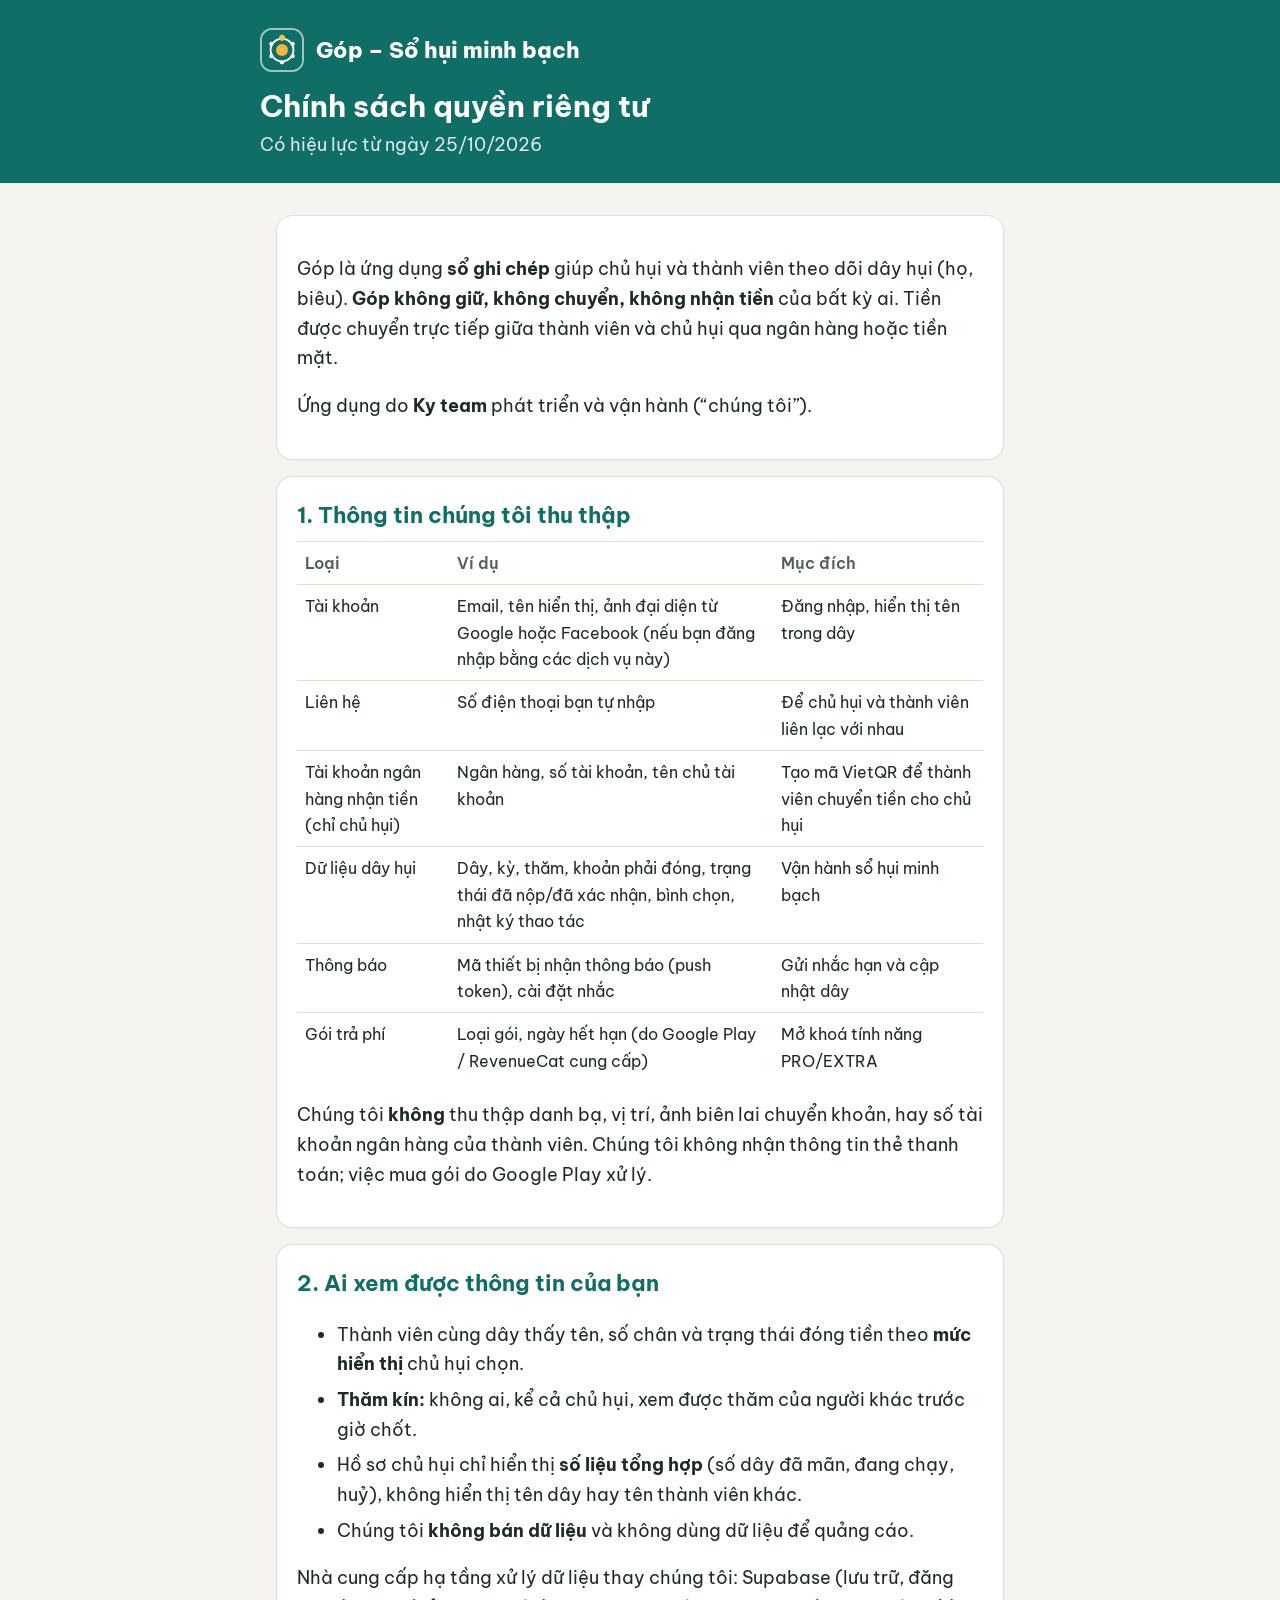
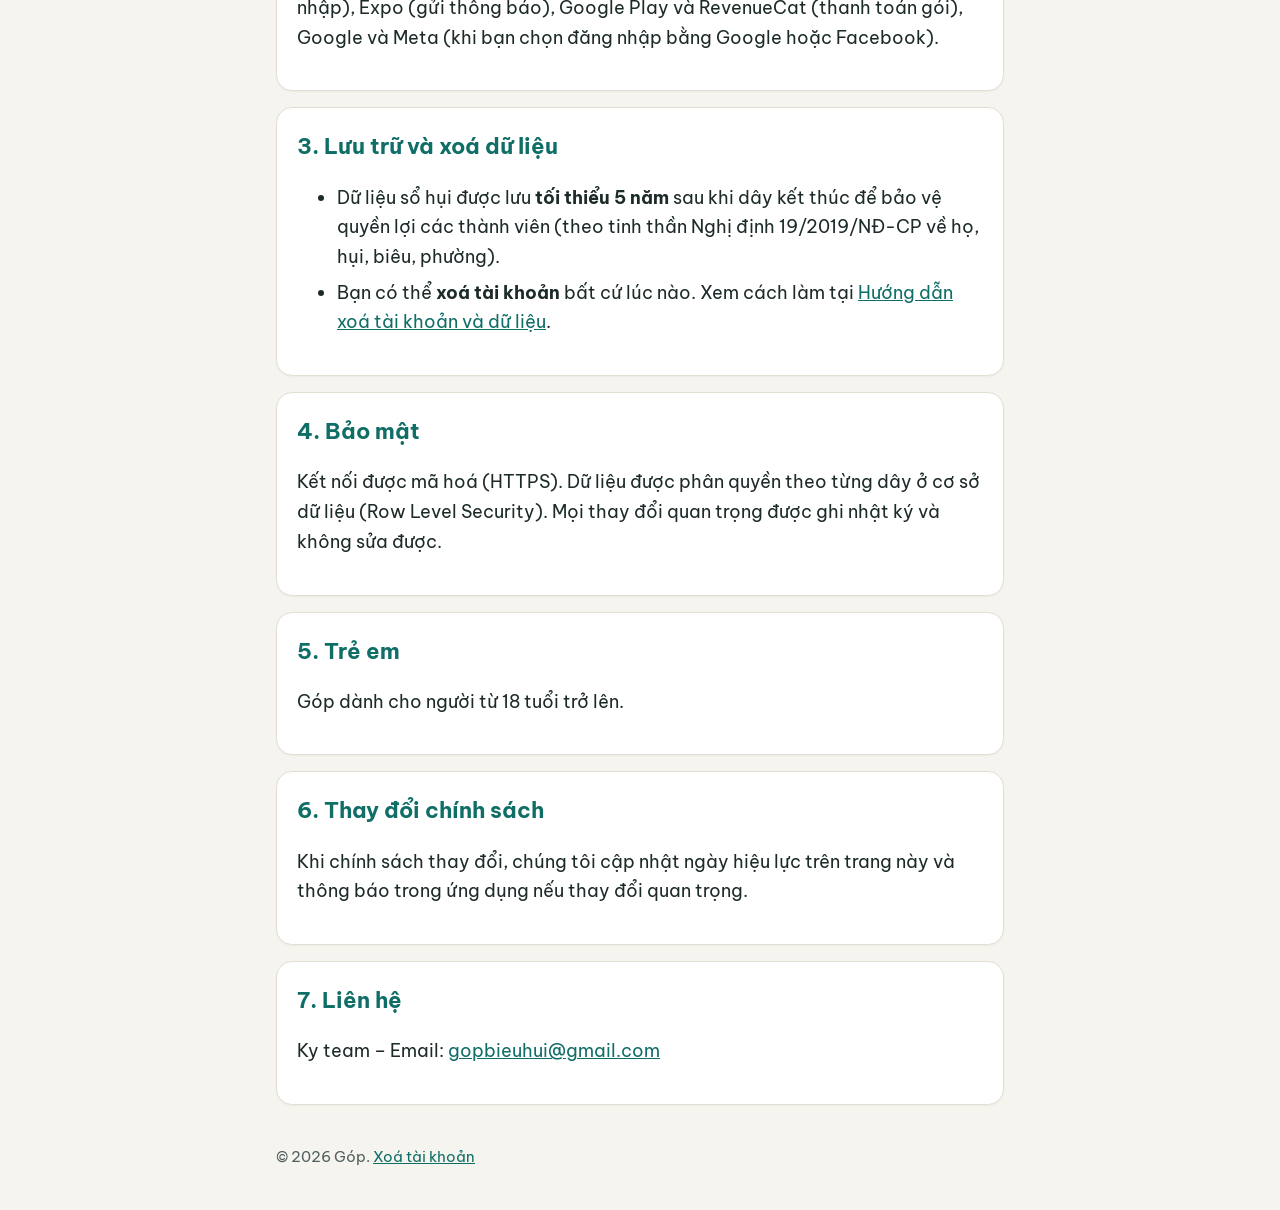
==== privacy.html @ eee4a546 "Góp privacy policy and account deletion pages" ====
<!doctype html>
<html lang="vi">
<head>
<meta charset="utf-8">
<meta name="viewport" content="width=device-width, initial-scale=1">
<title>Chính sách quyền riêng tư – Góp</title>
<link rel="icon" href="icon.png">
<link rel="preconnect" href="https://fonts.gstatic.com" crossorigin>
<link rel="stylesheet" href="https://fonts.googleapis.com/css2?family=Be+Vietnam+Pro:wght@400;600;700;800&display=swap">
<link rel="stylesheet" href="style.css">
</head>
<body>
<header><div class="wrap">
  <a class="brand" href="./"><img src="icon.png" alt=""> Góp – Sổ hụi minh bạch</a>
  <h1>Chính sách quyền riêng tư</h1>
  <p class="sub">Có hiệu lực từ ngày 25/10/2026</p>
</div></header>
<main class="wrap">
  <section>
    <p>Góp là ứng dụng <strong>sổ ghi chép</strong> giúp chủ hụi và thành viên theo dõi dây hụi (họ, biêu). <strong>Góp không giữ, không chuyển, không nhận tiền</strong> của bất kỳ ai. Tiền được chuyển trực tiếp giữa thành viên và chủ hụi qua ngân hàng hoặc tiền mặt.</p>
    <p>Ứng dụng do <strong>Ky team</strong> phát triển và vận hành (“chúng tôi”).</p>
  </section>

  <section>
    <h2>1. Thông tin chúng tôi thu thập</h2>
    <table>
      <thead><tr><th>Loại</th><th>Ví dụ</th><th>Mục đích</th></tr></thead>
      <tbody>
        <tr><td>Tài khoản</td><td>Email, tên hiển thị, ảnh đại diện từ Google hoặc Facebook (nếu bạn đăng nhập bằng các dịch vụ này)</td><td>Đăng nhập, hiển thị tên trong dây</td></tr>
        <tr><td>Liên hệ</td><td>Số điện thoại bạn tự nhập</td><td>Để chủ hụi và thành viên liên lạc với nhau</td></tr>
        <tr><td>Tài khoản ngân hàng nhận tiền (chỉ chủ hụi)</td><td>Ngân hàng, số tài khoản, tên chủ tài khoản</td><td>Tạo mã VietQR để thành viên chuyển tiền cho chủ hụi</td></tr>
        <tr><td>Dữ liệu dây hụi</td><td>Dây, kỳ, thăm, khoản phải đóng, trạng thái đã nộp/đã xác nhận, bình chọn, nhật ký thao tác</td><td>Vận hành sổ hụi minh bạch</td></tr>
        <tr><td>Thông báo</td><td>Mã thiết bị nhận thông báo (push token), cài đặt nhắc</td><td>Gửi nhắc hạn và cập nhật dây</td></tr>
        <tr><td>Gói trả phí</td><td>Loại gói, ngày hết hạn (do Google Play / RevenueCat cung cấp)</td><td>Mở khoá tính năng PRO/EXTRA</td></tr>
      </tbody>
    </table>
    <p>Chúng tôi <strong>không</strong> thu thập danh bạ, vị trí, ảnh biên lai chuyển khoản, hay số tài khoản ngân hàng của thành viên. Chúng tôi không nhận thông tin thẻ thanh toán; việc mua gói do Google Play xử lý.</p>
  </section>

  <section>
    <h2>2. Ai xem được thông tin của bạn</h2>
    <ul>
      <li>Thành viên cùng dây thấy tên, số chân và trạng thái đóng tiền theo <strong>mức hiển thị</strong> chủ hụi chọn.</li>
      <li><strong>Thăm kín:</strong> không ai, kể cả chủ hụi, xem được thăm của người khác trước giờ chốt.</li>
      <li>Hồ sơ chủ hụi chỉ hiển thị <strong>số liệu tổng hợp</strong> (số dây đã mãn, đang chạy, huỷ), không hiển thị tên dây hay tên thành viên khác.</li>
      <li>Chúng tôi <strong>không bán dữ liệu</strong> và không dùng dữ liệu để quảng cáo.</li>
    </ul>
    <p>Nhà cung cấp hạ tầng xử lý dữ liệu thay chúng tôi: Supabase (lưu trữ, đăng nhập), Expo (gửi thông báo), Google Play và RevenueCat (thanh toán gói), Google và Meta (khi bạn chọn đăng nhập bằng Google hoặc Facebook).</p>
  </section>

  <section>
    <h2>3. Lưu trữ và xoá dữ liệu</h2>
    <ul>
      <li>Dữ liệu sổ hụi được lưu <strong>tối thiểu 5 năm</strong> sau khi dây kết thúc để bảo vệ quyền lợi các thành viên (theo tinh thần Nghị định 19/2019/NĐ-CP về họ, hụi, biêu, phường).</li>
      <li>Bạn có thể <strong>xoá tài khoản</strong> bất cứ lúc nào. Xem cách làm tại <a href="delete-account.html">Hướng dẫn xoá tài khoản và dữ liệu</a>.</li>
    </ul>
  </section>

  <section>
    <h2>4. Bảo mật</h2>
    <p>Kết nối được mã hoá (HTTPS). Dữ liệu được phân quyền theo từng dây ở cơ sở dữ liệu (Row Level Security). Mọi thay đổi quan trọng được ghi nhật ký và không sửa được.</p>
  </section>

  <section>
    <h2>5. Trẻ em</h2>
    <p>Góp dành cho người từ 18 tuổi trở lên.</p>
  </section>

  <section>
    <h2>6. Thay đổi chính sách</h2>
    <p>Khi chính sách thay đổi, chúng tôi cập nhật ngày hiệu lực trên trang này và thông báo trong ứng dụng nếu thay đổi quan trọng.</p>
  </section>

  <section>
    <h2>7. Liên hệ</h2>
    <p>Ky team – Email: <a href="mailto:gopbieuhui@gmail.com">gopbieuhui@gmail.com</a></p>
  </section>
</main>
<footer class="wrap">© 2026 Góp. <a href="delete-account.html">Xoá tài khoản</a></footer>
</body>
</html>
---- style.css ----
:root { --teal: #0F6E66; --gold: #F2C14E; --text: #1C2B29; --muted: #51605E; --bg: #F6F4EF; --card: #fff; --line: #E3DED3; }
* { box-sizing: border-box; }
body { margin: 0; font: 18px/1.65 "Be Vietnam Pro", system-ui, -apple-system, "Segoe UI", Roboto, sans-serif; color: var(--text); background: var(--bg); }
header { background: var(--teal); color: #fff; padding: 28px 16px 24px; }
header a { color: #fff; text-decoration: none; }
.wrap { max-width: 760px; margin: 0 auto; }
.brand { display: flex; align-items: center; gap: 12px; font-weight: 800; font-size: 22px; }
.brand img { width: 44px; height: 44px; border-radius: 12px; border: 2px solid rgba(255,255,255,.6); }
h1 { font-size: 30px; line-height: 1.25; margin: 16px 0 4px; }
.sub { opacity: .85; margin: 0; }
main { padding: 16px; }
section { background: var(--card); border: 1px solid var(--line); border-radius: 16px; padding: 20px; margin: 16px 0; box-shadow: 0 1px 2px rgba(0,0,0,.04); }
h2 { font-size: 22px; margin: 0 0 8px; color: var(--teal); }
table { width: 100%; border-collapse: collapse; font-size: 16px; }
th, td { text-align: left; vertical-align: top; padding: 8px; border-top: 1px solid var(--line); }
th { color: var(--muted); font-weight: 600; }
.note { border-left: 4px solid var(--gold); padding: 8px 12px; background: #FFF8E6; border-radius: 8px; }
ol li, ul li { margin: 6px 0; }
a { color: var(--teal); }
footer { color: var(--muted); font-size: 15px; padding: 8px 16px 40px; }
@media (max-width: 560px) { table, tbody, tr, th, td { display: block; } tr { border-top: 1px solid var(--line); padding: 6px 0; } th, td { border: 0; padding: 2px 0; } thead { display: none; } }
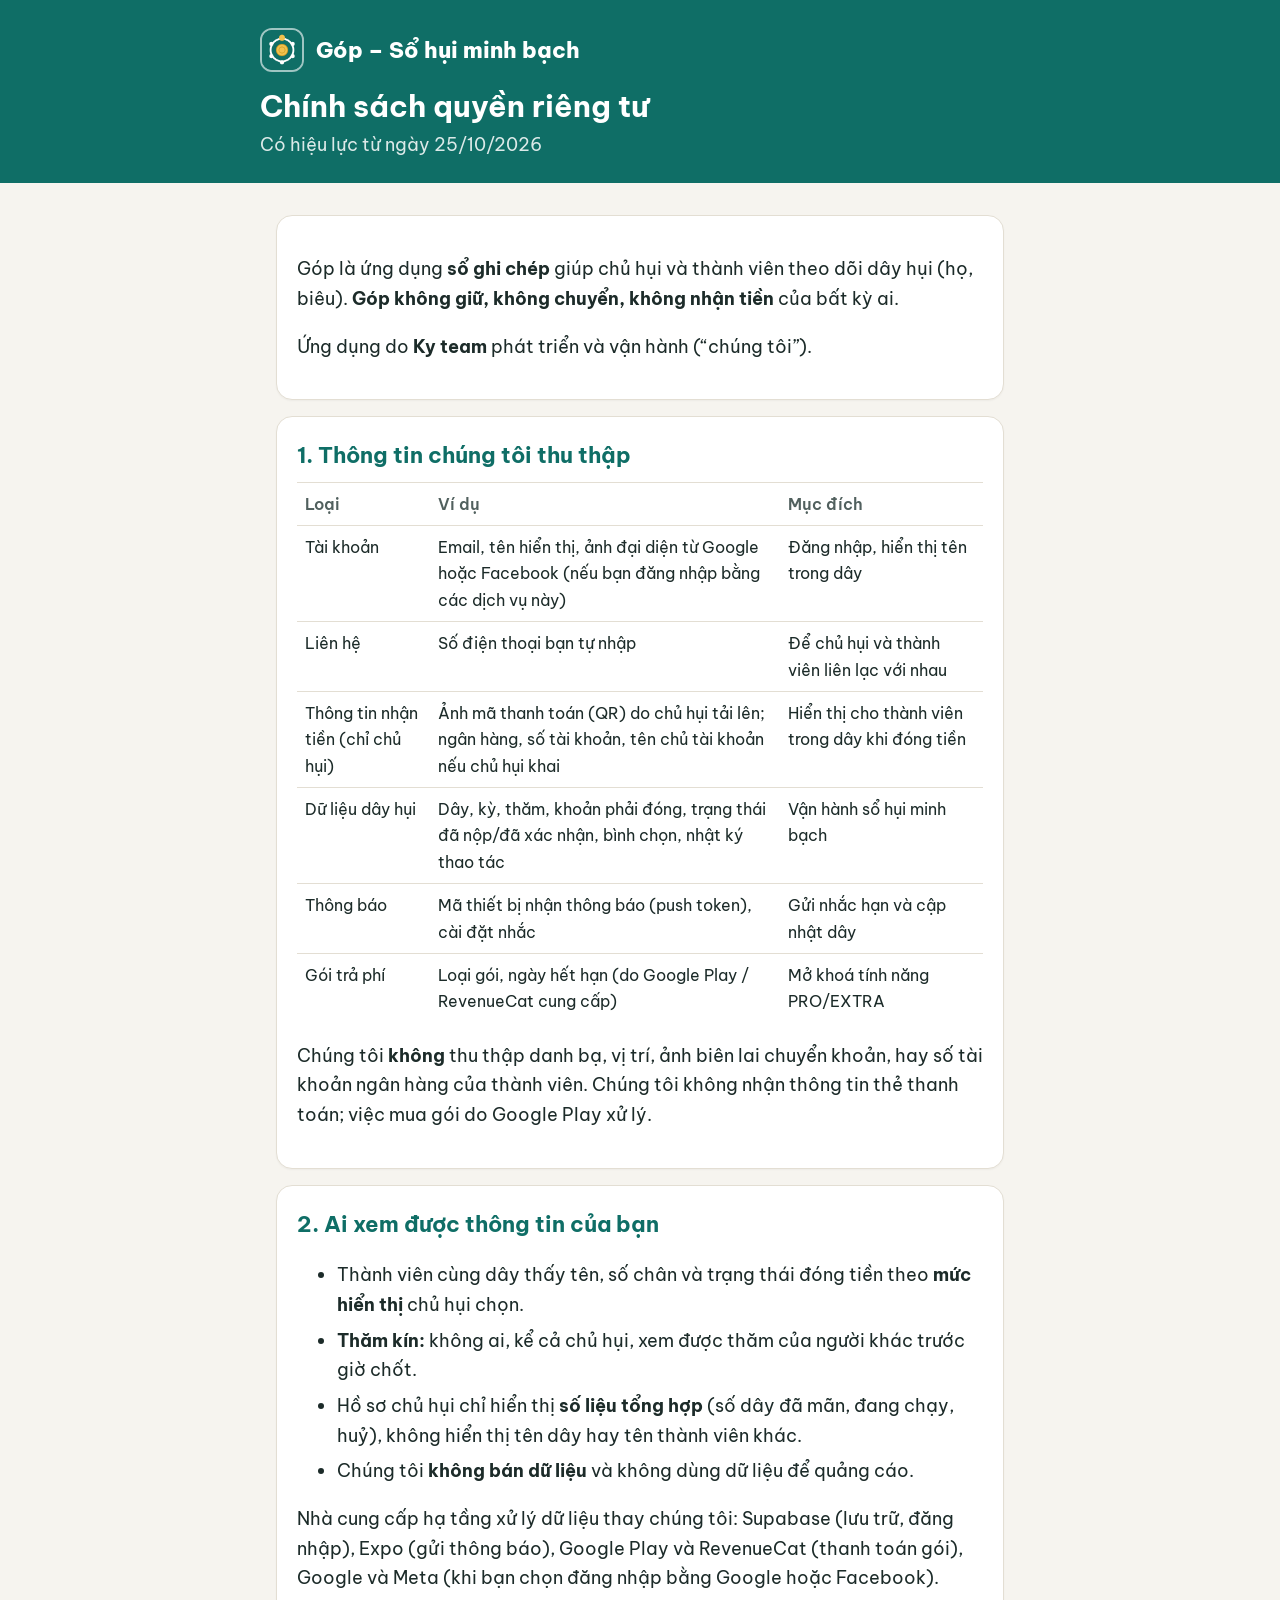
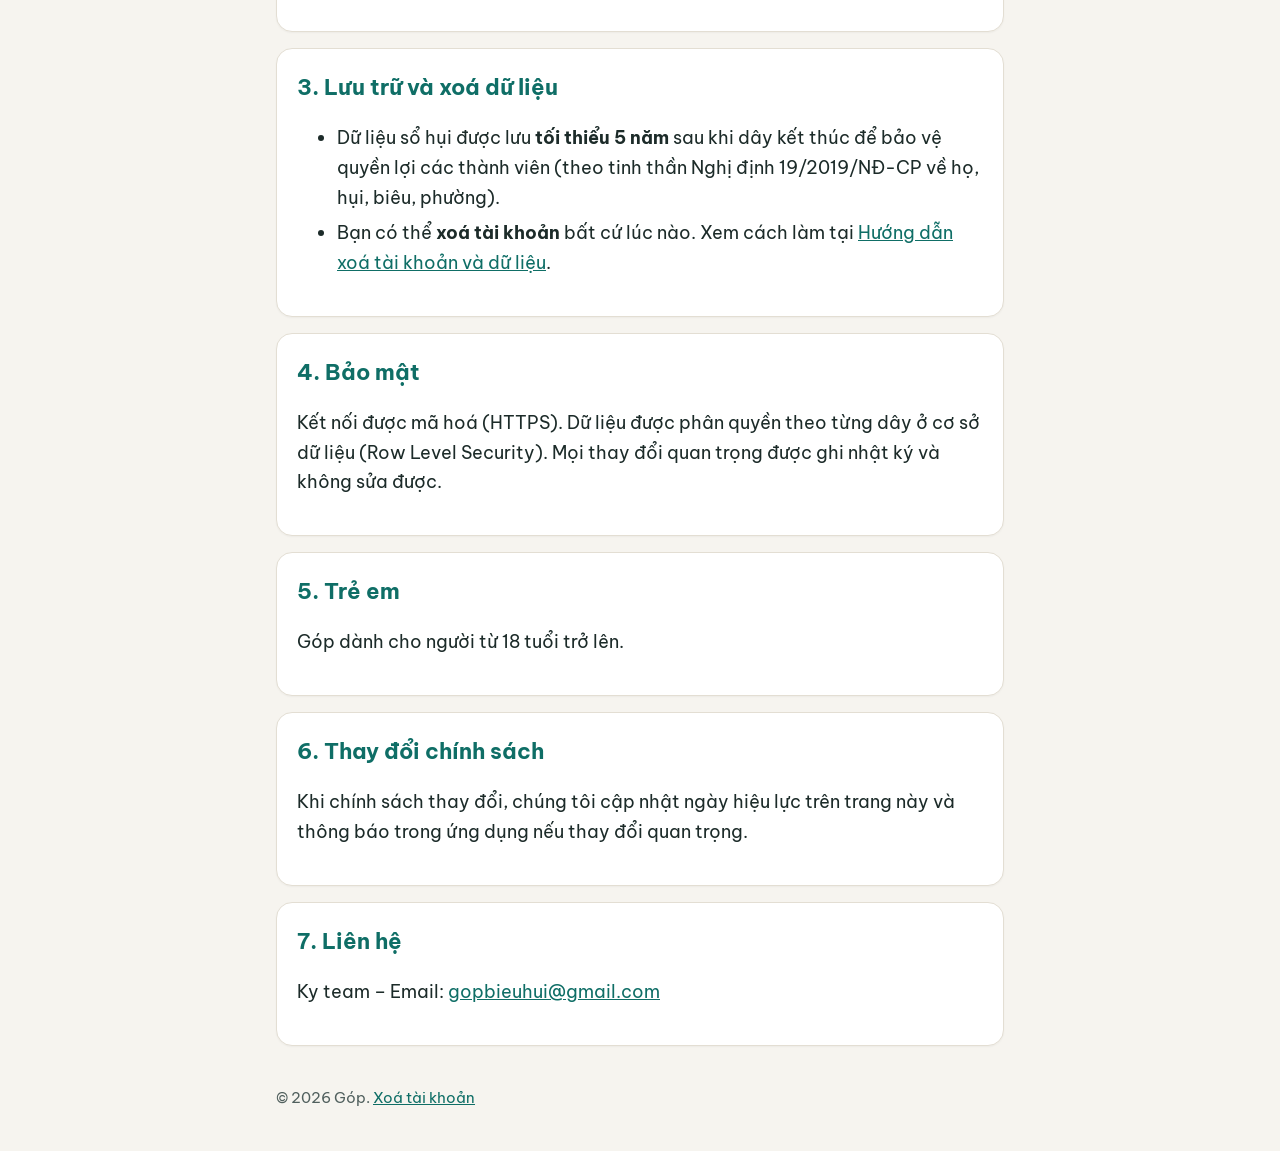
==== commit 7d9242fe: "Payment QR image; drop transfer wording" ====
--- a/privacy.html
+++ b/privacy.html
@@ -17,7 +17,7 @@
 </div></header>
 <main class="wrap">
   <section>
-    <p>Góp là ứng dụng <strong>sổ ghi chép</strong> giúp chủ hụi và thành viên theo dõi dây hụi (họ, biêu). <strong>Góp không giữ, không chuyển, không nhận tiền</strong> của bất kỳ ai. Tiền được chuyển trực tiếp giữa thành viên và chủ hụi qua ngân hàng hoặc tiền mặt.</p>
+    <p>Góp là ứng dụng <strong>sổ ghi chép</strong> giúp chủ hụi và thành viên theo dõi dây hụi (họ, biêu). <strong>Góp không giữ, không chuyển, không nhận tiền</strong> của bất kỳ ai.</p>
     <p>Ứng dụng do <strong>Ky team</strong> phát triển và vận hành (“chúng tôi”).</p>
   </section>
 
@@ -28,7 +28,7 @@
       <tbody>
         <tr><td>Tài khoản</td><td>Email, tên hiển thị, ảnh đại diện từ Google hoặc Facebook (nếu bạn đăng nhập bằng các dịch vụ này)</td><td>Đăng nhập, hiển thị tên trong dây</td></tr>
         <tr><td>Liên hệ</td><td>Số điện thoại bạn tự nhập</td><td>Để chủ hụi và thành viên liên lạc với nhau</td></tr>
-        <tr><td>Tài khoản ngân hàng nhận tiền (chỉ chủ hụi)</td><td>Ngân hàng, số tài khoản, tên chủ tài khoản</td><td>Tạo mã VietQR để thành viên chuyển tiền cho chủ hụi</td></tr>
+        <tr><td>Thông tin nhận tiền (chỉ chủ hụi)</td><td>Ảnh mã thanh toán (QR) do chủ hụi tải lên; ngân hàng, số tài khoản, tên chủ tài khoản nếu chủ hụi khai</td><td>Hiển thị cho thành viên trong dây khi đóng tiền</td></tr>
         <tr><td>Dữ liệu dây hụi</td><td>Dây, kỳ, thăm, khoản phải đóng, trạng thái đã nộp/đã xác nhận, bình chọn, nhật ký thao tác</td><td>Vận hành sổ hụi minh bạch</td></tr>
         <tr><td>Thông báo</td><td>Mã thiết bị nhận thông báo (push token), cài đặt nhắc</td><td>Gửi nhắc hạn và cập nhật dây</td></tr>
         <tr><td>Gói trả phí</td><td>Loại gói, ngày hết hạn (do Google Play / RevenueCat cung cấp)</td><td>Mở khoá tính năng PRO/EXTRA</td></tr>
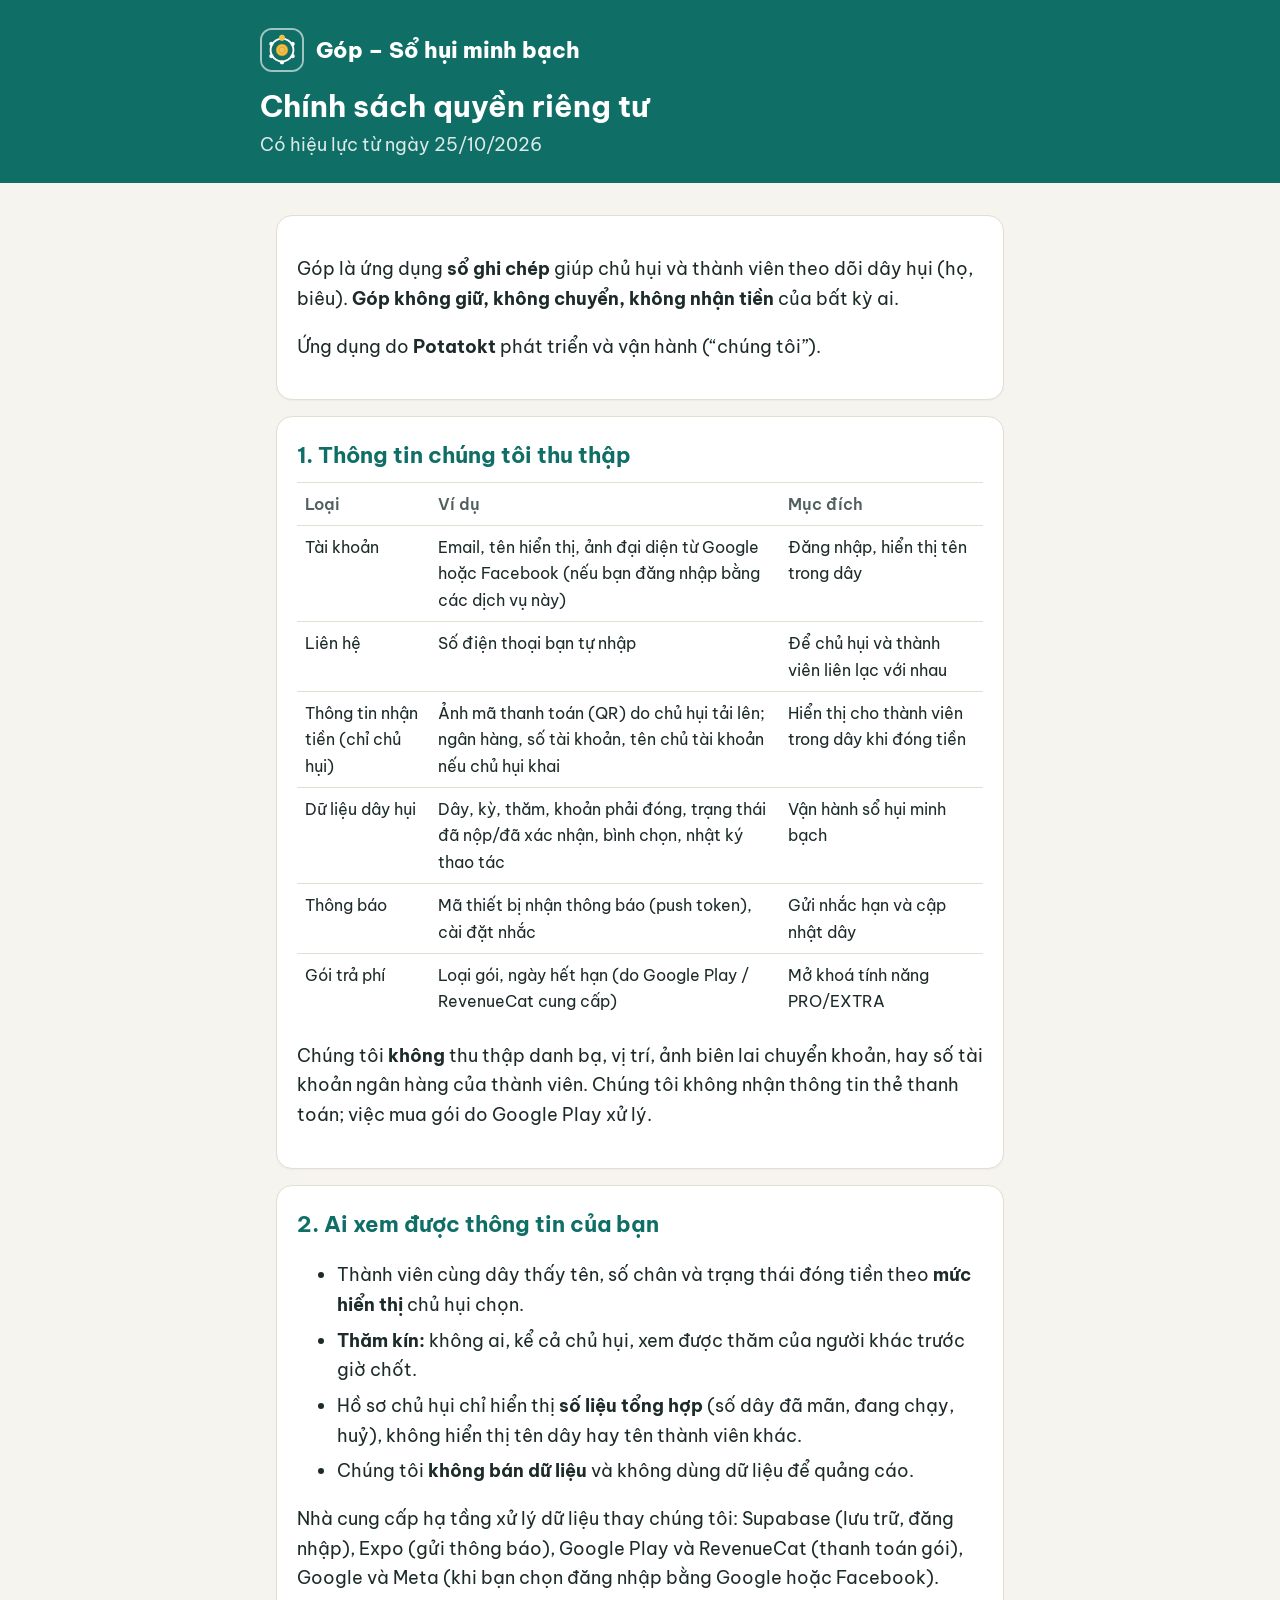
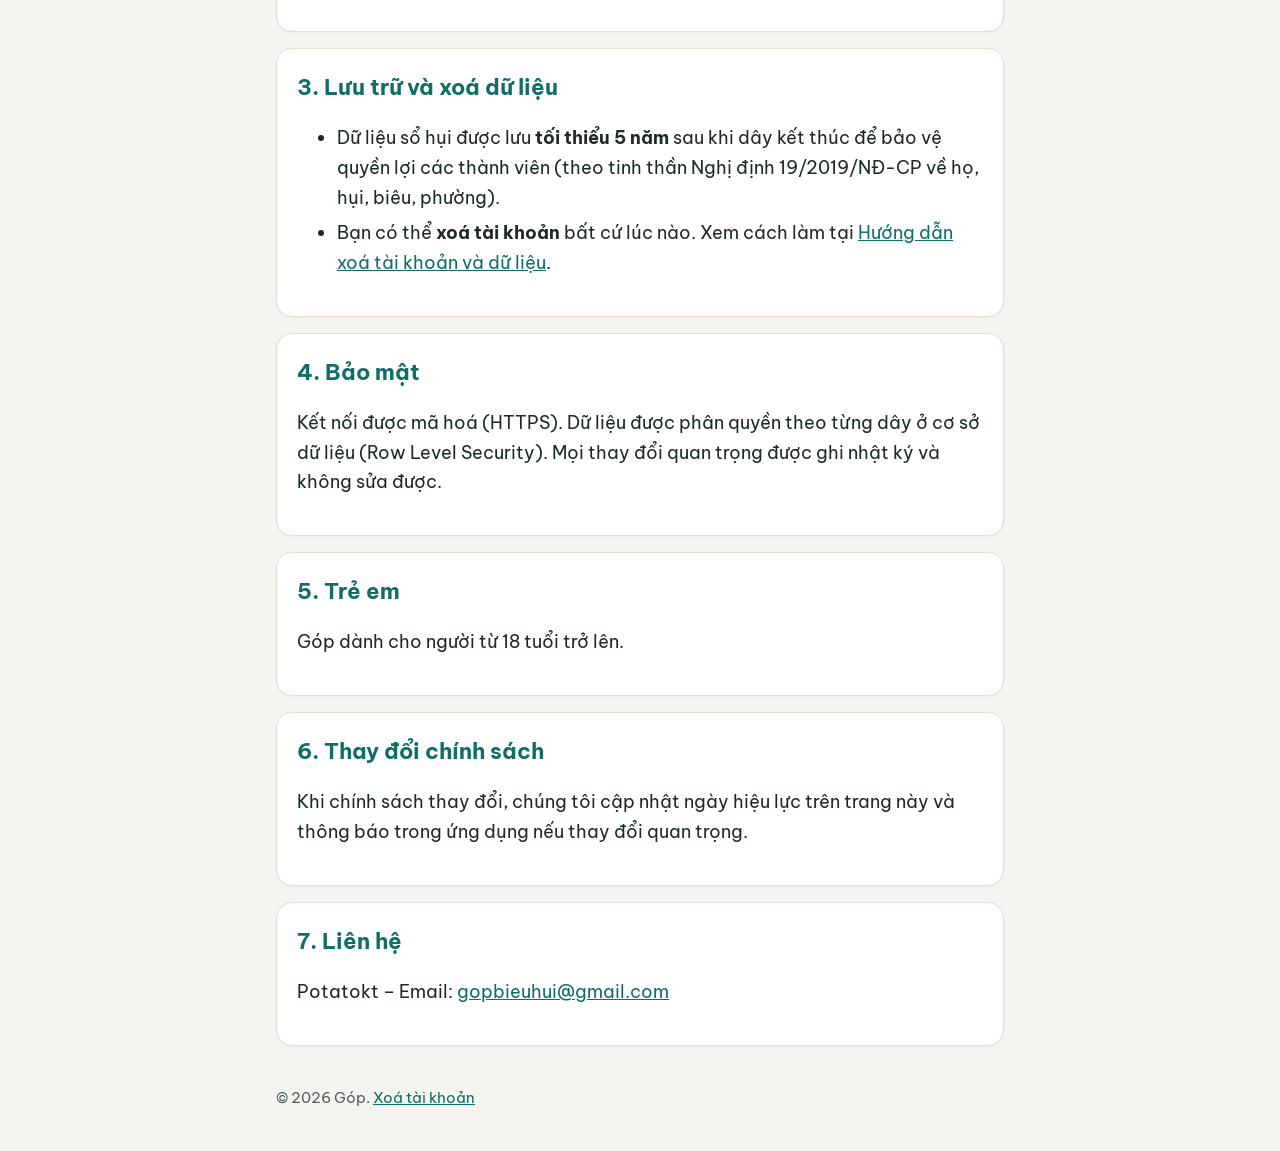
==== commit efd72416: "Developer name: Potatokt" ====
--- a/privacy.html
+++ b/privacy.html
@@ -18,7 +18,7 @@
 <main class="wrap">
   <section>
     <p>Góp là ứng dụng <strong>sổ ghi chép</strong> giúp chủ hụi và thành viên theo dõi dây hụi (họ, biêu). <strong>Góp không giữ, không chuyển, không nhận tiền</strong> của bất kỳ ai.</p>
-    <p>Ứng dụng do <strong>Ky team</strong> phát triển và vận hành (“chúng tôi”).</p>
+    <p>Ứng dụng do <strong>Potatokt</strong> phát triển và vận hành (“chúng tôi”).</p>
   </section>
 
   <section>
@@ -73,7 +73,7 @@
 
   <section>
     <h2>7. Liên hệ</h2>
-    <p>Ky team – Email: <a href="mailto:gopbieuhui@gmail.com">gopbieuhui@gmail.com</a></p>
+    <p>Potatokt – Email: <a href="mailto:gopbieuhui@gmail.com">gopbieuhui@gmail.com</a></p>
   </section>
 </main>
 <footer class="wrap">© 2026 Góp. <a href="delete-account.html">Xoá tài khoản</a></footer>
